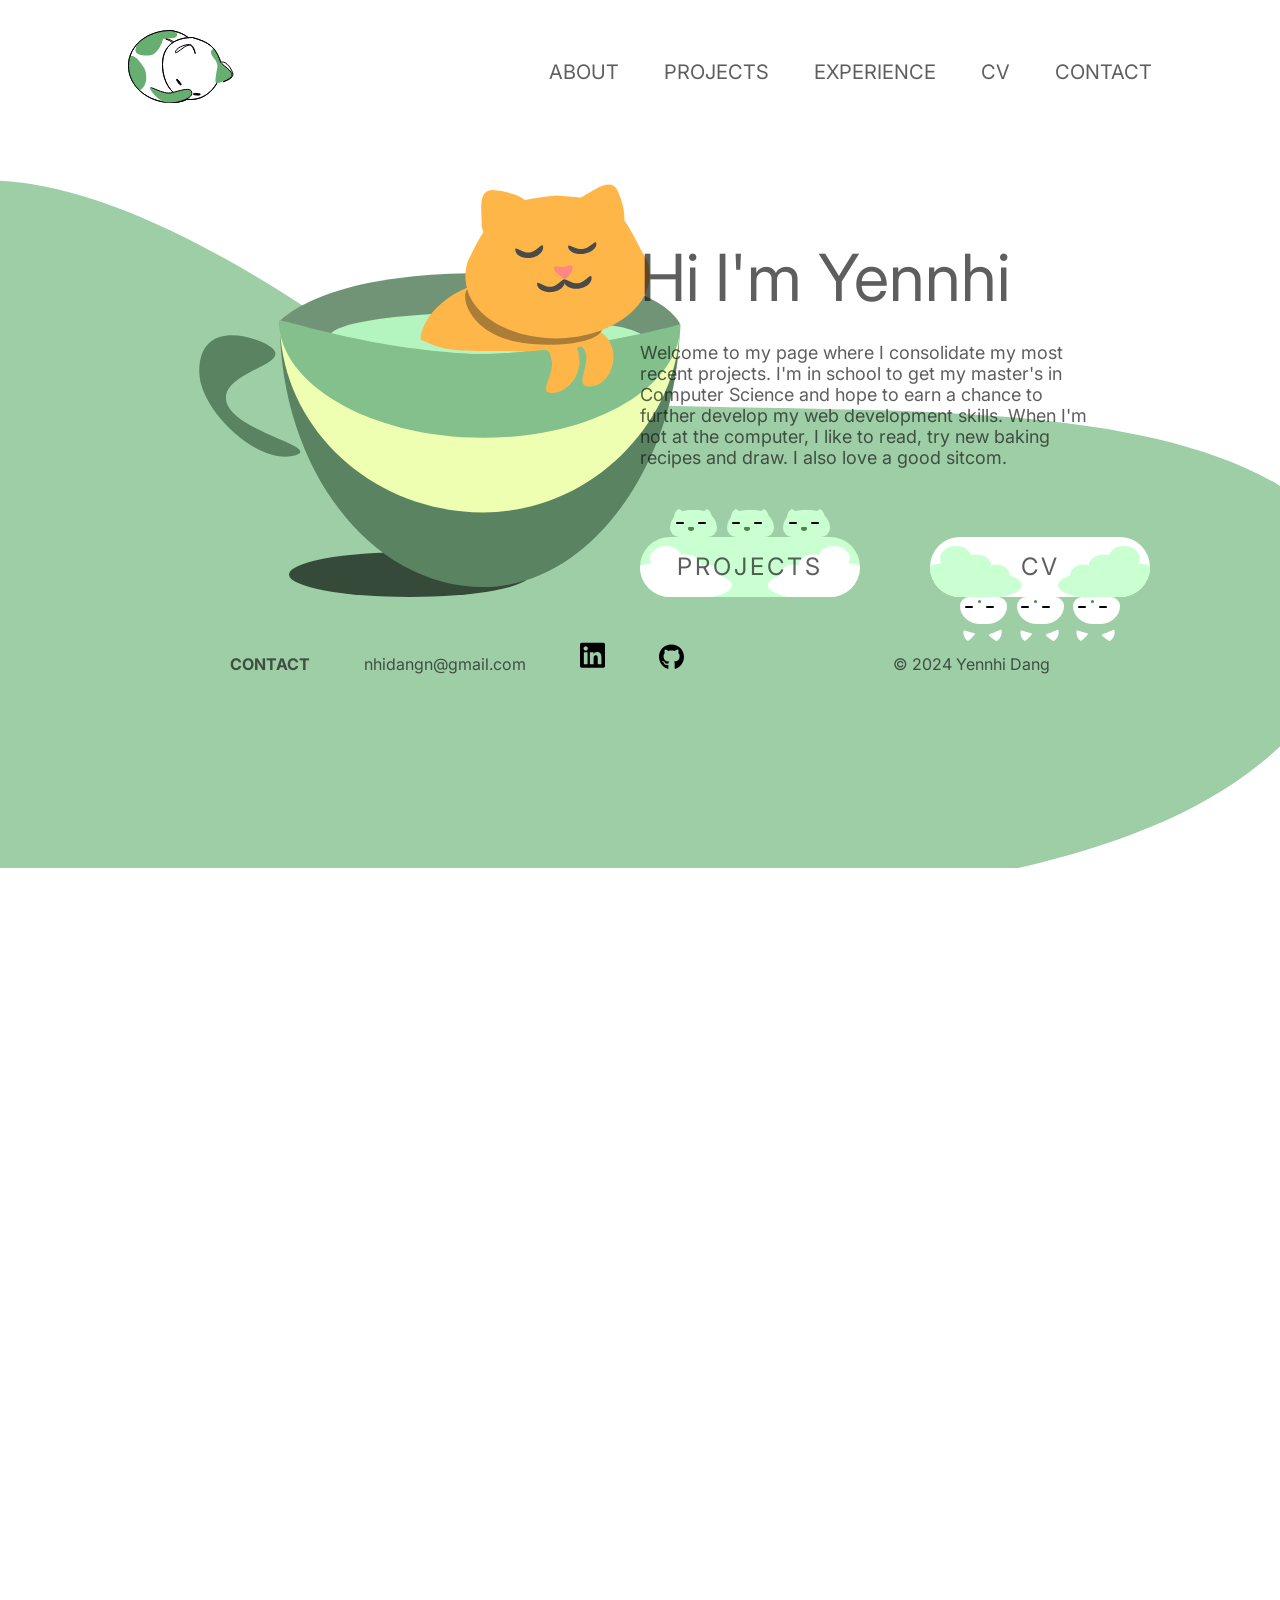
==== index.html @ 2ff5ca91 "first commit" ====
<!DOCTYPE html>
<html lang="en">
  <head>
    <meta charset="UTF-8" />
    <meta name="viewport" content="width=device-width, initial-scale=1.0" />
    <title>Yennhi's Page</title>
    <link rel="stylesheet" type="text/css" href="styles.css" />
    <link rel="icon" type="image/x-icon" href="/images/favicon.svg" />
  </head>

  <body>
    <div id="navbar-container">
      <script>
        fetch("./pages/navbar.html")
          .then((response) => response.text())
          .then((data) => {
            document.getElementById("navbar-container").innerHTML = data;
          });
      </script>
    </div>

    <div id="cat">
      <object type="image/svg+xml" data="../images/homepagecat.svg">
        Your browser does not support SVG
      </object>
    </div>

    <svg
      id="background"
      viewBox="0 0 1512 813"
      fill="none"
      xmlns="http://www.w3.org/2000/svg"
    >
      <path
        d="M1614.48 476.951C1516.27 1035.46 343.01 716.759 677.432 1059.54C202.561 1018.76 -301.469 674.612 -281.96 447.487C-262.451 220.363 -232.5 -272 425 194.5C636.255 359.479 1480.25 142.621 1614.48 476.951Z"
        fill="#9ECEA5"
      />
    </svg>

    <div id="home-content">
      <div id="home-text">
        <h1>Hi I'm Yennhi</h1>
        <p>
          Welcome to my page where I consolidate my most recent projects. I'm in
          school to get my master's in Computer Science and hope to earn a
          chance to further develop my web development skills. When I'm not at
          the computer, I like to read, try new baking recipes and draw. I also
          love a good sitcom.
        </p>

        <div id="home-content-buttons">
          <div id="project-button">
            <script>
              fetch("./pages/projectbutton.html")
                .then((response) => response.text())
                .then((data) => {
                  document.getElementById("project-button").innerHTML = data;
                });
            </script>
          </div>

          <div id="cv-button">
            <script>
              fetch("./pages/cvbutton.html")
                .then((response) => response.text())
                .then((data) => {
                  document.getElementById("cv-button").innerHTML = data;
                });
            </script>
          </div>
        </div>
      </div>

      <footer>
        <div id="bottom-links">
          <ul>
            <li><a id="bottom-contact">CONTACT</a></li>
            <li><a href="mailto:nhidangn@gmail.com">nhidangn@gmail.com</a></li>
            <li>
              <a
                href="https://www.linkedin.com/in/yennhidang/"
                target="_blank"
                rel="noopener noreferrer"
              >
                <svg
                  class="icons"
                  xmlns="http://www.w3.org/2000/svg"
                  viewBox="0 0 448 512"
                >
                  <!--!Font Awesome Free 6.5.1 by @fontawesome - https://fontawesome.com License - https://fontawesome.com/license/free Copyright 2024 Fonticons, Inc.-->
                  <path
                    d="M416 32H31.9C14.3 32 0 46.5 0 64.3v383.4C0 465.5 14.3 480 31.9 480H416c17.6 0 32-14.5 32-32.3V64.3c0-17.8-14.4-32.3-32-32.3zM135.4 416H69V202.2h66.5V416zm-33.2-243c-21.3 0-38.5-17.3-38.5-38.5S80.9 96 102.2 96c21.2 0 38.5 17.3 38.5 38.5 0 21.3-17.2 38.5-38.5 38.5zm282.1 243h-66.4V312c0-24.8-.5-56.7-34.5-56.7-34.6 0-39.9 27-39.9 54.9V416h-66.4V202.2h63.7v29.2h.9c8.9-16.8 30.6-34.5 62.9-34.5 67.2 0 79.7 44.3 79.7 101.9V416z"
                  />
                </svg>
              </a>
            </li>
            <li>
              <a
                href="https://github.com/yennhio"
                target="_blank"
                rel="noopener noreferrer"
              >
                <svg
                  class="icons"
                  xmlns="http://www.w3.org/2000/svg"
                  viewBox="0 0 496 512"
                >
                  <!--!Font Awesome Free 6.5.1 by @fontawesome - https://fontawesome.com License - https://fontawesome.com/license/free Copyright 2024 Fonticons, Inc.-->
                  <path
                    d="M165.9 397.4c0 2-2.3 3.6-5.2 3.6-3.3 .3-5.6-1.3-5.6-3.6 0-2 2.3-3.6 5.2-3.6 3-.3 5.6 1.3 5.6 3.6zm-31.1-4.5c-.7 2 1.3 4.3 4.3 4.9 2.6 1 5.6 0 6.2-2s-1.3-4.3-4.3-5.2c-2.6-.7-5.5 .3-6.2 2.3zm44.2-1.7c-2.9 .7-4.9 2.6-4.6 4.9 .3 2 2.9 3.3 5.9 2.6 2.9-.7 4.9-2.6 4.6-4.6-.3-1.9-3-3.2-5.9-2.9zM244.8 8C106.1 8 0 113.3 0 252c0 110.9 69.8 205.8 169.5 239.2 12.8 2.3 17.3-5.6 17.3-12.1 0-6.2-.3-40.4-.3-61.4 0 0-70 15-84.7-29.8 0 0-11.4-29.1-27.8-36.6 0 0-22.9-15.7 1.6-15.4 0 0 24.9 2 38.6 25.8 21.9 38.6 58.6 27.5 72.9 20.9 2.3-16 8.8-27.1 16-33.7-55.9-6.2-112.3-14.3-112.3-110.5 0-27.5 7.6-41.3 23.6-58.9-2.6-6.5-11.1-33.3 2.6-67.9 20.9-6.5 69 27 69 27 20-5.6 41.5-8.5 62.8-8.5s42.8 2.9 62.8 8.5c0 0 48.1-33.6 69-27 13.7 34.7 5.2 61.4 2.6 67.9 16 17.7 25.8 31.5 25.8 58.9 0 96.5-58.9 104.2-114.8 110.5 9.2 7.9 17 22.9 17 46.4 0 33.7-.3 75.4-.3 83.6 0 6.5 4.6 14.4 17.3 12.1C428.2 457.8 496 362.9 496 252 496 113.3 383.5 8 244.8 8zM97.2 352.9c-1.3 1-1 3.3 .7 5.2 1.6 1.6 3.9 2.3 5.2 1 1.3-1 1-3.3-.7-5.2-1.6-1.6-3.9-2.3-5.2-1zm-10.8-8.1c-.7 1.3 .3 2.9 2.3 3.9 1.6 1 3.6 .7 4.3-.7 .7-1.3-.3-2.9-2.3-3.9-2-.6-3.6-.3-4.3 .7zm32.4 35.6c-1.6 1.3-1 4.3 1.3 6.2 2.3 2.3 5.2 2.6 6.5 1 1.3-1.3 .7-4.3-1.3-6.2-2.2-2.3-5.2-2.6-6.5-1zm-11.4-14.7c-1.6 1-1.6 3.6 0 5.9 1.6 2.3 4.3 3.3 5.6 2.3 1.6-1.3 1.6-3.9 0-6.2-1.4-2.3-4-3.3-5.6-2z"
                  />
                </svg>
              </a>
            </li>
          </ul>
        </div>
        <p>© 2024 Yennhi Dang</p>
      </footer>
    </div>
  </body>
</html>
---- styles.css ----
@import url("https://fonts.googleapis.com/css2?family=Inter:wght@100..900&display=swap");

body {
  margin: 0;
  padding: 0;
  font-family: "Inter", sans-serif;
  overflow: hidden;
  color: rgba(21, 21, 21, 0.685);
  user-select: auto;
}

#background {
  position: absolute;
  top: 20%;
  width: 100%;
  z-index: -1;
}

header {
  display: flex;
  justify-content: flex-end;
  align-items: center;
  padding: 30px 10%;
  font-size: 20px;
}

#logo {
  margin-right: auto;
  cursor: pointer;
}

li {
  display: inline;
}

ul {
  list-style-type: none;
  margin: 0;
  padding: 0;
}

a {
  text-decoration: none;
  color: inherit;
}

a:hover {
  color: #83c08c;
}

footer a:hover {
  color: white;
  fill: white;
}

nav a {
  margin-left: 40px;
}

#home-content {
  display: flex;
  flex-direction: column;
  margin: 50px 10% 10% 10%;
}

#home-text {
  position: relative;
  left: 50%;
  width: 45%;
}

#home-text h1 {
  font-size: 65px;
  font-weight: normal;
}

#home-text p {
  margin-top: -4%;
  font-size: 18px;
}

#home-content-buttons {
  margin-top: 15%;
  display: flex;
}

#cat {
  position: absolute;
  left: 15%;
  top: 20%;
}

footer {
  display: flex;
  justify-content: space-between;
  align-items: baseline;
  padding: 45% 10%;
  position: relative;
  bottom: 420px;
}

#bottom-links li {
  margin: 0 50px 0 0;
  font-size: 18 px;
}

#bottom-contact {
  font-weight: bold;
}

.icons {
  width: 25px;
}

/* div {
  border: solid;
} */
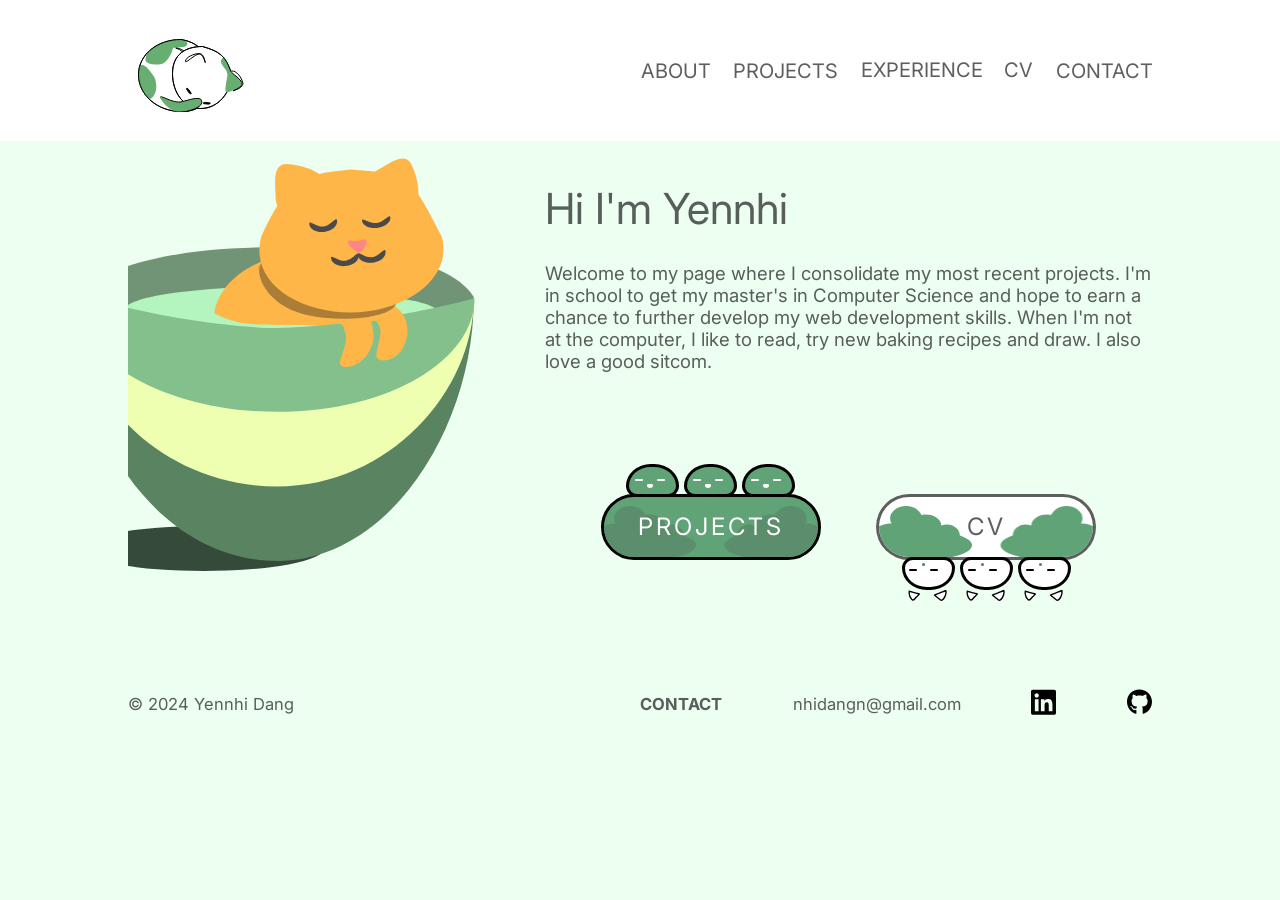
==== commit 877ebc2e: "add responsiveness to site" ====
--- a/index.html
+++ b/index.html
@@ -4,40 +4,49 @@
     <meta charset="UTF-8" />
     <meta name="viewport" content="width=device-width, initial-scale=1.0" />
     <title>Yennhi's Page</title>
-    <link rel="stylesheet" type="text/css" href="styles.css" />
-    <link rel="icon" type="image/x-icon" href="/images/favicon.svg" />
+    <link rel="stylesheet" type="text/css" href="/styles.css" />
+    <link rel="icon" type="image/x-icon" href="/components/svg/favicon.svg" />
+    <style>
+      body {
+        background-color: #ecfff1;
+      }
+    </style>
   </head>
 
   <body>
     <div id="navbar-container">
       <script>
-        fetch("./pages/navbar.html")
+        fetch("/components/navbar.html")
           .then((response) => response.text())
           .then((data) => {
             document.getElementById("navbar-container").innerHTML = data;
           });
       </script>
+      <script>
+        fetch("/components/menu.html")
+          .then((response) => response.text())
+          .then((data) => {
+            document.getElementById("menu-icon-container").innerHTML = data;
+          });
+      </script>
+
+      <script>
+        function myFunction(x) {
+          x.classList.toggle("change");
+
+          var mobileNav = document.querySelector(".mobile-nav");
+          mobileNav.classList.toggle("show");
+        }
+      </script>
     </div>
 
-    <div id="cat">
-      <object type="image/svg+xml" data="../images/homepagecat.svg">
-        Your browser does not support SVG
-      </object>
-    </div>
+    <div class="homepage" id="home-main-content">
+      <div id="cat">
+        <object type="image/svg+xml" data="/components/svg/homepagecat.svg">
+          Your browser does not support SVG
+        </object>
+      </div>
 
-    <svg
-      id="background"
-      viewBox="0 0 1512 813"
-      fill="none"
-      xmlns="http://www.w3.org/2000/svg"
-    >
-      <path
-        d="M1614.48 476.951C1516.27 1035.46 343.01 716.759 677.432 1059.54C202.561 1018.76 -301.469 674.612 -281.96 447.487C-262.451 220.363 -232.5 -272 425 194.5C636.255 359.479 1480.25 142.621 1614.48 476.951Z"
-        fill="#9ECEA5"
-      />
-    </svg>
-
-    <div id="home-content">
       <div id="home-text">
         <h1>Hi I'm Yennhi</h1>
         <p>
@@ -51,7 +60,7 @@
         <div id="home-content-buttons">
           <div id="project-button">
             <script>
-              fetch("./pages/projectbutton.html")
+              fetch("/components/projectbutton.html")
                 .then((response) => response.text())
                 .then((data) => {
                   document.getElementById("project-button").innerHTML = data;
@@ -61,7 +70,7 @@
 
           <div id="cv-button">
             <script>
-              fetch("./pages/cvbutton.html")
+              fetch("/components/cvbutton.html")
                 .then((response) => response.text())
                 .then((data) => {
                   document.getElementById("cv-button").innerHTML = data;
@@ -70,52 +79,56 @@
           </div>
         </div>
       </div>
+    </div>
 
-      <footer>
-        <div id="bottom-links">
-          <ul>
-            <li><a id="bottom-contact">CONTACT</a></li>
-            <li><a href="mailto:nhidangn@gmail.com">nhidangn@gmail.com</a></li>
-            <li>
-              <a
-                href="https://www.linkedin.com/in/yennhidang/"
-                target="_blank"
-                rel="noopener noreferrer"
+    <footer class="homepage">
+      <p>© 2024 Yennhi Dang</p>
+
+      <div id="bottom-links">
+        <ul>
+          <li>
+            <a id="bottom-contact" href="/contact/contact.html">CONTACT</a>
+          </li>
+          <li><a href="mailto:nhidangn@gmail.com">nhidangn@gmail.com</a></li>
+          <li>
+            <a
+              href="https://www.linkedin.com/in/yennhidang/"
+              target="_blank"
+              rel="noopener noreferrer"
+            >
+              <svg
+                class="icons"
+                xmlns="http://www.w3.org/2000/svg"
+                viewBox="0 0 448 512"
               >
-                <svg
-                  class="icons"
-                  xmlns="http://www.w3.org/2000/svg"
-                  viewBox="0 0 448 512"
-                >
-                  <!--!Font Awesome Free 6.5.1 by @fontawesome - https://fontawesome.com License - https://fontawesome.com/license/free Copyright 2024 Fonticons, Inc.-->
-                  <path
-                    d="M416 32H31.9C14.3 32 0 46.5 0 64.3v383.4C0 465.5 14.3 480 31.9 480H416c17.6 0 32-14.5 32-32.3V64.3c0-17.8-14.4-32.3-32-32.3zM135.4 416H69V202.2h66.5V416zm-33.2-243c-21.3 0-38.5-17.3-38.5-38.5S80.9 96 102.2 96c21.2 0 38.5 17.3 38.5 38.5 0 21.3-17.2 38.5-38.5 38.5zm282.1 243h-66.4V312c0-24.8-.5-56.7-34.5-56.7-34.6 0-39.9 27-39.9 54.9V416h-66.4V202.2h63.7v29.2h.9c8.9-16.8 30.6-34.5 62.9-34.5 67.2 0 79.7 44.3 79.7 101.9V416z"
-                  />
-                </svg>
-              </a>
-            </li>
-            <li>
-              <a
-                href="https://github.com/yennhio"
-                target="_blank"
-                rel="noopener noreferrer"
+                <!--!Font Awesome Free 6.5.1 by @fontawesome - https://fontawesome.com License - https://fontawesome.com/license/free Copyright 2024 Fonticons, Inc.-->
+                <path
+                  d="M416 32H31.9C14.3 32 0 46.5 0 64.3v383.4C0 465.5 14.3 480 31.9 480H416c17.6 0 32-14.5 32-32.3V64.3c0-17.8-14.4-32.3-32-32.3zM135.4 416H69V202.2h66.5V416zm-33.2-243c-21.3 0-38.5-17.3-38.5-38.5S80.9 96 102.2 96c21.2 0 38.5 17.3 38.5 38.5 0 21.3-17.2 38.5-38.5 38.5zm282.1 243h-66.4V312c0-24.8-.5-56.7-34.5-56.7-34.6 0-39.9 27-39.9 54.9V416h-66.4V202.2h63.7v29.2h.9c8.9-16.8 30.6-34.5 62.9-34.5 67.2 0 79.7 44.3 79.7 101.9V416z"
+                />
+              </svg>
+            </a>
+          </li>
+          <li>
+            <a
+              href="https://github.com/yennhio"
+              target="_blank"
+              rel="noopener noreferrer"
+            >
+              <svg
+                class="icons"
+                xmlns="http://www.w3.org/2000/svg"
+                viewBox="0 0 496 512"
               >
-                <svg
-                  class="icons"
-                  xmlns="http://www.w3.org/2000/svg"
-                  viewBox="0 0 496 512"
-                >
-                  <!--!Font Awesome Free 6.5.1 by @fontawesome - https://fontawesome.com License - https://fontawesome.com/license/free Copyright 2024 Fonticons, Inc.-->
-                  <path
-                    d="M165.9 397.4c0 2-2.3 3.6-5.2 3.6-3.3 .3-5.6-1.3-5.6-3.6 0-2 2.3-3.6 5.2-3.6 3-.3 5.6 1.3 5.6 3.6zm-31.1-4.5c-.7 2 1.3 4.3 4.3 4.9 2.6 1 5.6 0 6.2-2s-1.3-4.3-4.3-5.2c-2.6-.7-5.5 .3-6.2 2.3zm44.2-1.7c-2.9 .7-4.9 2.6-4.6 4.9 .3 2 2.9 3.3 5.9 2.6 2.9-.7 4.9-2.6 4.6-4.6-.3-1.9-3-3.2-5.9-2.9zM244.8 8C106.1 8 0 113.3 0 252c0 110.9 69.8 205.8 169.5 239.2 12.8 2.3 17.3-5.6 17.3-12.1 0-6.2-.3-40.4-.3-61.4 0 0-70 15-84.7-29.8 0 0-11.4-29.1-27.8-36.6 0 0-22.9-15.7 1.6-15.4 0 0 24.9 2 38.6 25.8 21.9 38.6 58.6 27.5 72.9 20.9 2.3-16 8.8-27.1 16-33.7-55.9-6.2-112.3-14.3-112.3-110.5 0-27.5 7.6-41.3 23.6-58.9-2.6-6.5-11.1-33.3 2.6-67.9 20.9-6.5 69 27 69 27 20-5.6 41.5-8.5 62.8-8.5s42.8 2.9 62.8 8.5c0 0 48.1-33.6 69-27 13.7 34.7 5.2 61.4 2.6 67.9 16 17.7 25.8 31.5 25.8 58.9 0 96.5-58.9 104.2-114.8 110.5 9.2 7.9 17 22.9 17 46.4 0 33.7-.3 75.4-.3 83.6 0 6.5 4.6 14.4 17.3 12.1C428.2 457.8 496 362.9 496 252 496 113.3 383.5 8 244.8 8zM97.2 352.9c-1.3 1-1 3.3 .7 5.2 1.6 1.6 3.9 2.3 5.2 1 1.3-1 1-3.3-.7-5.2-1.6-1.6-3.9-2.3-5.2-1zm-10.8-8.1c-.7 1.3 .3 2.9 2.3 3.9 1.6 1 3.6 .7 4.3-.7 .7-1.3-.3-2.9-2.3-3.9-2-.6-3.6-.3-4.3 .7zm32.4 35.6c-1.6 1.3-1 4.3 1.3 6.2 2.3 2.3 5.2 2.6 6.5 1 1.3-1.3 .7-4.3-1.3-6.2-2.2-2.3-5.2-2.6-6.5-1zm-11.4-14.7c-1.6 1-1.6 3.6 0 5.9 1.6 2.3 4.3 3.3 5.6 2.3 1.6-1.3 1.6-3.9 0-6.2-1.4-2.3-4-3.3-5.6-2z"
-                  />
-                </svg>
-              </a>
-            </li>
-          </ul>
-        </div>
-        <p>© 2024 Yennhi Dang</p>
-      </footer>
-    </div>
+                <!--!Font Awesome Free 6.5.1 by @fontawesome - https://fontawesome.com License - https://fontawesome.com/license/free Copyright 2024 Fonticons, Inc.-->
+                <path
+                  d="M165.9 397.4c0 2-2.3 3.6-5.2 3.6-3.3 .3-5.6-1.3-5.6-3.6 0-2 2.3-3.6 5.2-3.6 3-.3 5.6 1.3 5.6 3.6zm-31.1-4.5c-.7 2 1.3 4.3 4.3 4.9 2.6 1 5.6 0 6.2-2s-1.3-4.3-4.3-5.2c-2.6-.7-5.5 .3-6.2 2.3zm44.2-1.7c-2.9 .7-4.9 2.6-4.6 4.9 .3 2 2.9 3.3 5.9 2.6 2.9-.7 4.9-2.6 4.6-4.6-.3-1.9-3-3.2-5.9-2.9zM244.8 8C106.1 8 0 113.3 0 252c0 110.9 69.8 205.8 169.5 239.2 12.8 2.3 17.3-5.6 17.3-12.1 0-6.2-.3-40.4-.3-61.4 0 0-70 15-84.7-29.8 0 0-11.4-29.1-27.8-36.6 0 0-22.9-15.7 1.6-15.4 0 0 24.9 2 38.6 25.8 21.9 38.6 58.6 27.5 72.9 20.9 2.3-16 8.8-27.1 16-33.7-55.9-6.2-112.3-14.3-112.3-110.5 0-27.5 7.6-41.3 23.6-58.9-2.6-6.5-11.1-33.3 2.6-67.9 20.9-6.5 69 27 69 27 20-5.6 41.5-8.5 62.8-8.5s42.8 2.9 62.8 8.5c0 0 48.1-33.6 69-27 13.7 34.7 5.2 61.4 2.6 67.9 16 17.7 25.8 31.5 25.8 58.9 0 96.5-58.9 104.2-114.8 110.5 9.2 7.9 17 22.9 17 46.4 0 33.7-.3 75.4-.3 83.6 0 6.5 4.6 14.4 17.3 12.1C428.2 457.8 496 362.9 496 252 496 113.3 383.5 8 244.8 8zM97.2 352.9c-1.3 1-1 3.3 .7 5.2 1.6 1.6 3.9 2.3 5.2 1 1.3-1 1-3.3-.7-5.2-1.6-1.6-3.9-2.3-5.2-1zm-10.8-8.1c-.7 1.3 .3 2.9 2.3 3.9 1.6 1 3.6 .7 4.3-.7 .7-1.3-.3-2.9-2.3-3.9-2-.6-3.6-.3-4.3 .7zm32.4 35.6c-1.6 1.3-1 4.3 1.3 6.2 2.3 2.3 5.2 2.6 6.5 1 1.3-1.3 .7-4.3-1.3-6.2-2.2-2.3-5.2-2.6-6.5-1zm-11.4-14.7c-1.6 1-1.6 3.6 0 5.9 1.6 2.3 4.3 3.3 5.6 2.3 1.6-1.3 1.6-3.9 0-6.2-1.4-2.3-4-3.3-5.6-2z"
+                />
+              </svg>
+            </a>
+          </li>
+        </ul>
+      </div>
+    </footer>
+    <script src="/project/script.js"></script>
   </body>
 </html>
--- a/styles.css
+++ b/styles.css
@@ -4,33 +4,8 @@
   margin: 0;
   padding: 0;
   font-family: "Inter", sans-serif;
-  overflow: hidden;
+  overflow-x: hidden;
   color: rgba(21, 21, 21, 0.685);
-  user-select: auto;
-}
-
-#background {
-  position: absolute;
-  top: 20%;
-  width: 100%;
-  z-index: -1;
-}
-
-header {
-  display: flex;
-  justify-content: flex-end;
-  align-items: center;
-  padding: 30px 10%;
-  font-size: 20px;
-}
-
-#logo {
-  margin-right: auto;
-  cursor: pointer;
-}
-
-li {
-  display: inline;
 }
 
 ul {
@@ -53,55 +28,58 @@
   fill: white;
 }
 
-nav a {
-  margin-left: 40px;
+.homepage {
+  margin: 1% 10% 0 10%;
+  display: flex;
 }
 
-#home-content {
-  display: flex;
-  flex-direction: column;
-  margin: 50px 10% 10% 10%;
+#home-main-content {
+  justify-content: space-evenly;
 }
 
 #home-text {
-  position: relative;
-  left: 50%;
-  width: 45%;
+  width: 40%;
 }
 
 #home-text h1 {
-  font-size: 65px;
+  font-size: calc(30px + 1vw);
   font-weight: normal;
 }
 
 #home-text p {
-  margin-top: -4%;
-  font-size: 18px;
+  margin-top: 4%;
+  font-size: calc(16px + 0.2vw);
 }
 
 #home-content-buttons {
-  margin-top: 15%;
+  margin: 20% auto 0 auto;
   display: flex;
+  justify-content: space-evenly;
 }
 
 #cat {
-  position: absolute;
-  left: 15%;
-  top: 20%;
+  width: 40%;
+  margin: auto 0;
+  overflow: hidden;
+  direction: rtl;
 }
 
 footer {
+  justify-content: space-between;
+  align-items: center;
+  font-size: calc(14px + 0.2vw);
+  position: relative;
+  top: 10vh;
+}
+
+#bottom-links ul {
   display: flex;
   justify-content: space-between;
-  align-items: baseline;
-  padding: 45% 10%;
-  position: relative;
-  bottom: 420px;
+  align-items: center;
 }
 
-#bottom-links li {
-  margin: 0 50px 0 0;
-  font-size: 18 px;
+#bottom-links {
+  width: 50%;
 }
 
 #bottom-contact {
@@ -112,6 +90,61 @@
   width: 25px;
 }
 
+@media screen and (max-width: 1400px) {
+  #home-text {
+    margin-left: 70px;
+    width: 70%;
+  }
+
+  #home-main-content {
+    justify-content: flex-start;
+  }
+}
+
+@media screen and (max-width: 1000px) {
+  #home-text h1 {
+    width: 100%;
+    margin: 0;
+    text-align: center;
+  }
+
+  #home-text p {
+    text-align: justify;
+  }
+}
+
+@media screen and (max-width: 900px) {
+  #bottom-links {
+    width: 65%;
+  }
+
+  #cat {
+    display: none;
+  }
+
+  #home-text {
+    width: 100%;
+    margin: 0;
+  }
+}
+
+@media screen and (max-width: 600px) {
+  #home-content-buttons,
+  footer {
+    flex-direction: column;
+  }
+
+  #cv-button,
+  #project-button {
+    margin-top: 5%;
+    margin-inline: auto;
+  }
+
+  #bottom-links {
+    width: 100%;
+  }
+}
+
 /* div {
   border: solid;
 } */
